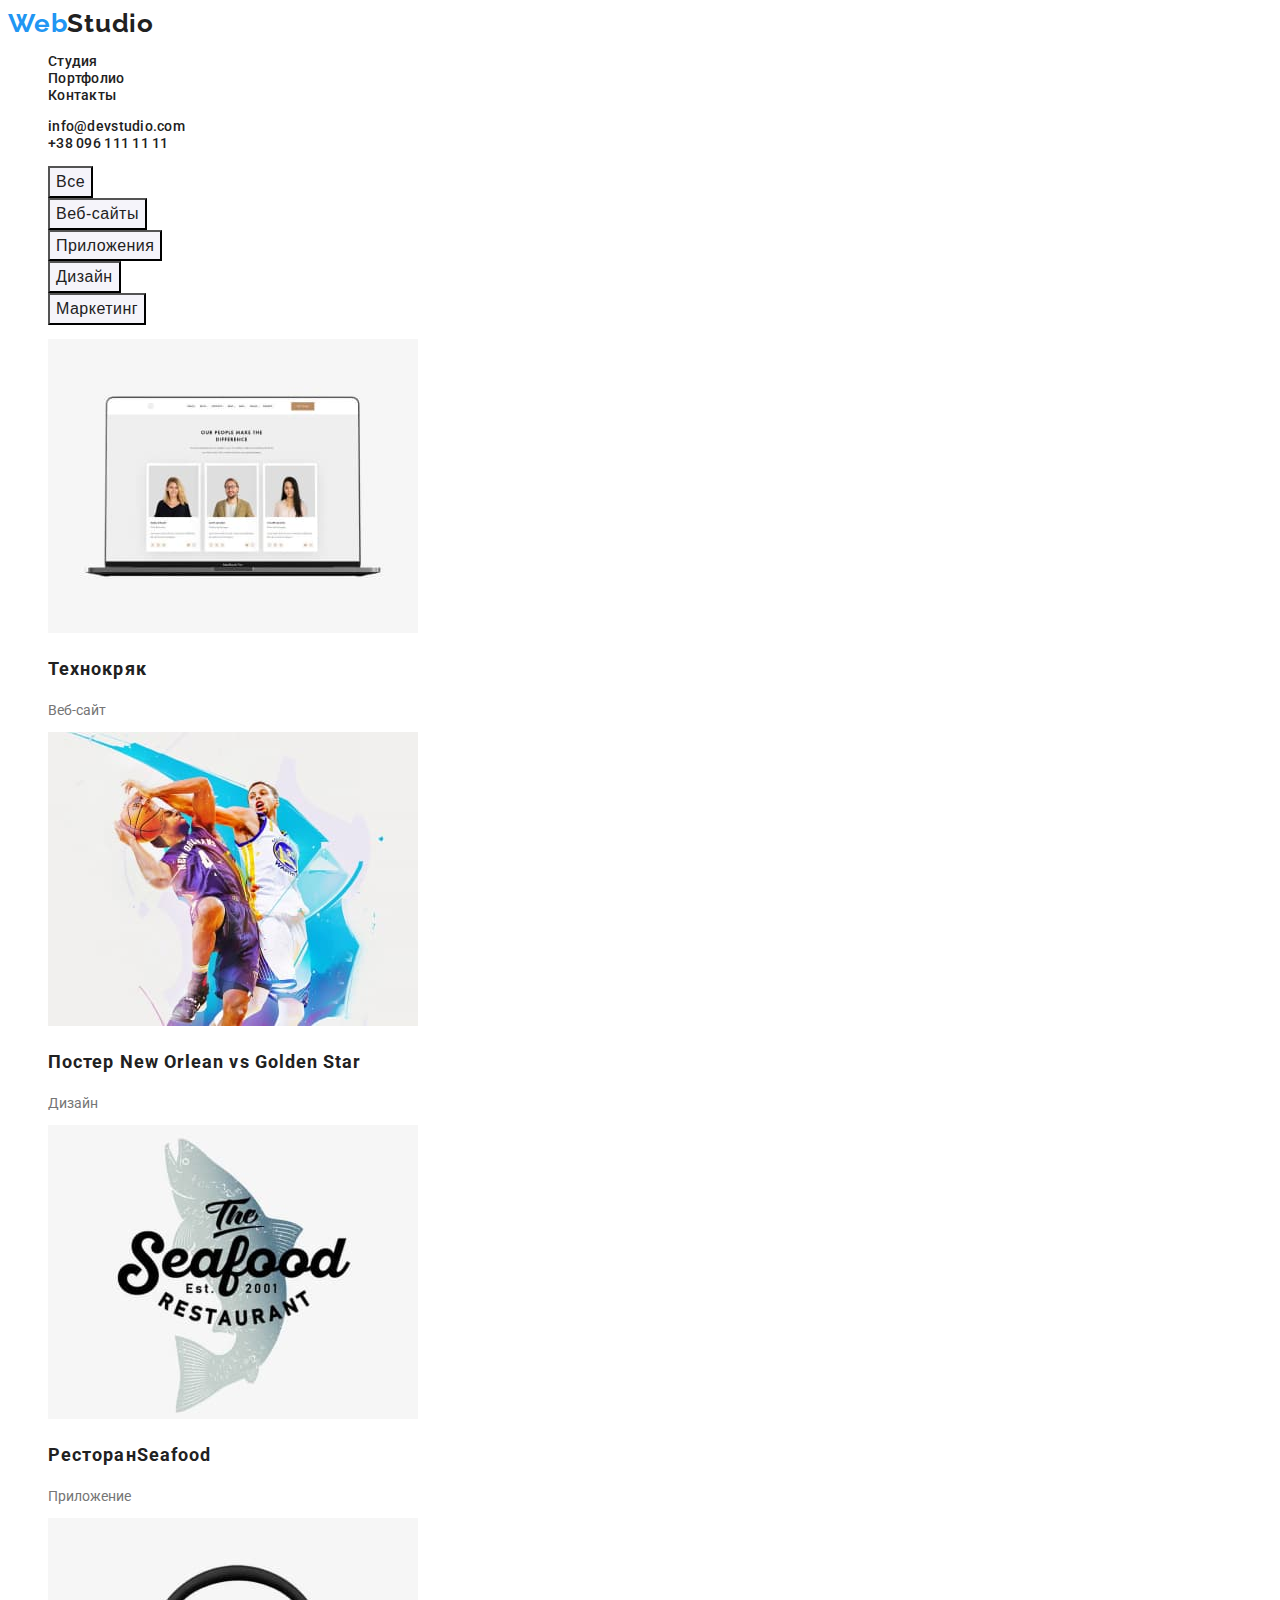
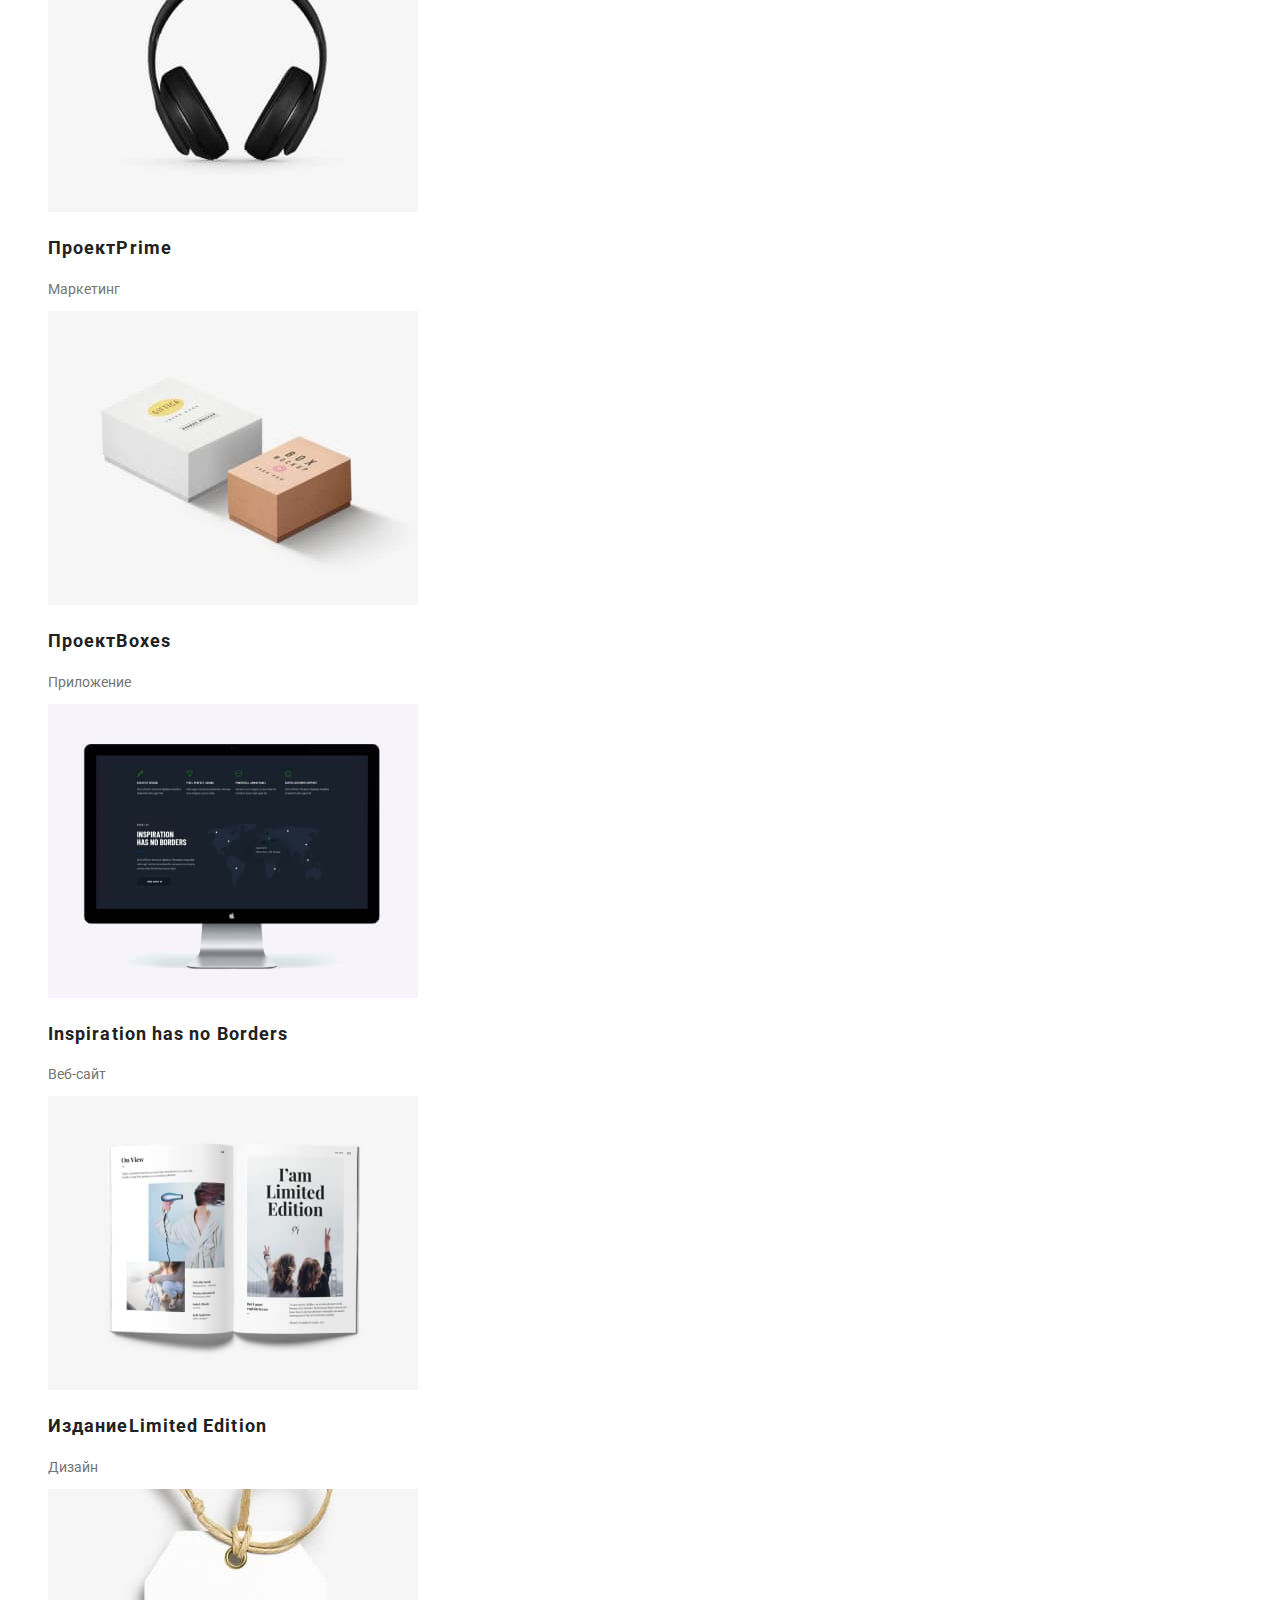
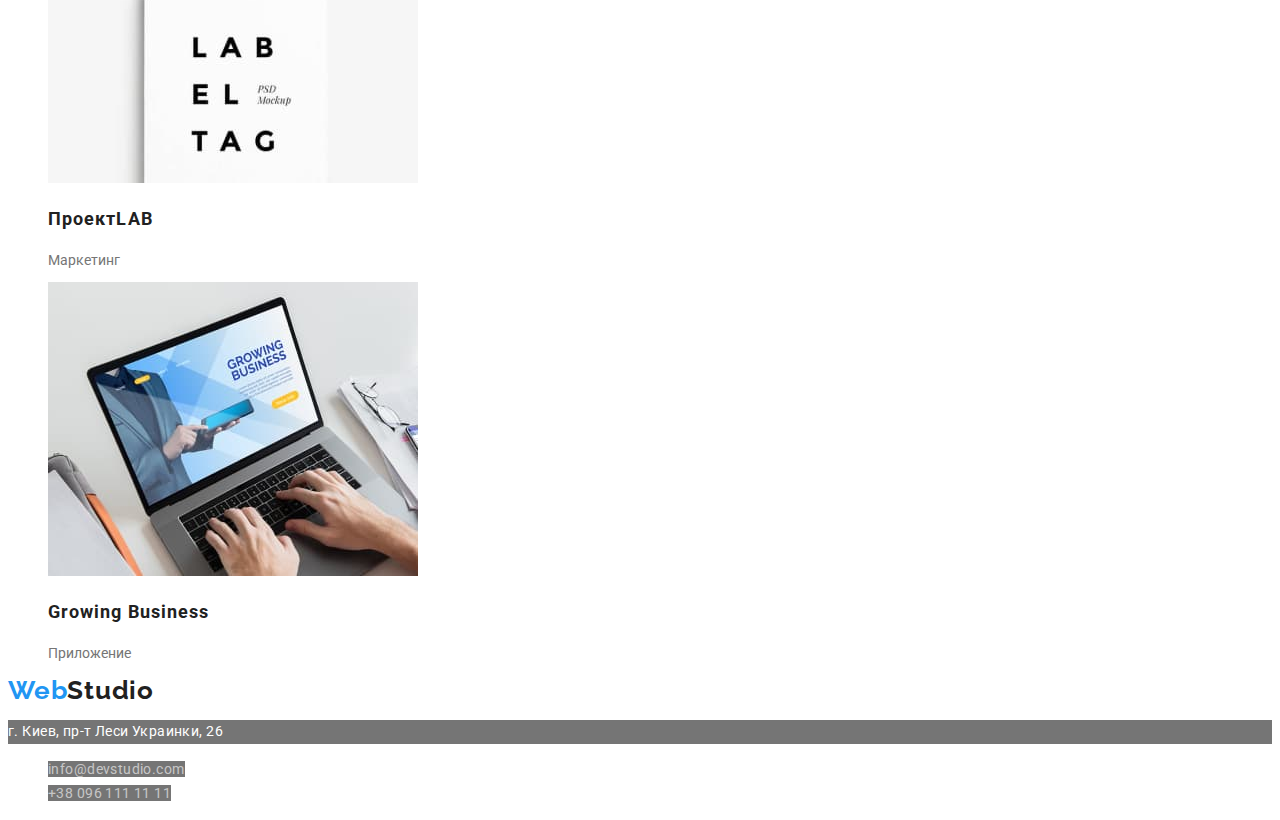
==== portfolio.html @ b74db1c7 "Add files hw-02" ====
<!DOCTYPE html>
<html lang="ru">
  <head>
    <meta charset="UTF-8" />
    <meta http-equiv="X-UA-Compatible" content="IE=edge" />
    <meta name="viewport" content="width=device-width, initial-scale=1.0" />
    <title>Portfolio</title>
    <link rel="stylesheet" href="./css/styles.css" />
    <link rel="preconnect" href="https://fonts.gstatic.com" />
    <link
      href="https://fonts.googleapis.com/css2?family=Raleway:wght@700&family=Roboto:wght@400;500;700;900&display=swap"
      rel="stylesheet"
    />
  </head>
  <body>
    <header>
      <nav>
        <a class="logo" href="./index.html"
          ><span class="logo-first-part">Web</span>Studio</a
        >
        <ul class="list">
          <li><a class="nav-link" href="./index.html">Студия</a></li>
          <li><a class="nav-link" href="./portfolio.html">Портфолио</a></li>
          <li><a class="nav-link" href="#">Контакты</a></li>
        </ul>
      </nav>
      <ul class="list">
        <li>
          <a class="nav-link" href="mailto:info@devstudio.com"
            >info@devstudio.com</a
          >
        </li>
        <li>
          <a class="nav-link" href="tel:+380961111111">+38 096 111 11 11</a>
        </li>
      </ul>
    </header>
    <main>
      <!-- * Секция портфолио -->
      <section>
        <h1 class="section-title" hidden>Портфолио</h1>
        <ul class="list">
          <li>
            <button type="button" class="portfolio-filter">Все</button>
          </li>
          <li>
            <button type="button" class="portfolio-filter">Веб-сайты</button>
          </li>
          <li>
            <button type="button" class="portfolio-filter">Приложения</button>
          </li>
          <li>
            <button type="button" class="portfolio-filter">Дизайн</button>
          </li>
          <li>
            <button type="button" class="portfolio-filter">Маркетинг</button>
          </li>
        </ul>
        <ul class="list">
          <li>
            <img
              src="./images/portfolio-01.jpg"
              alt="Ноутбук с примером вэб-страницы"
              width="370"
            />
            <h2 class="portfolio-subtitle">Технокряк</h2>
            <p>Веб-сайт</p>
          </li>
          <li>
            <img
              src="./images/portfolio-02.jpg"
              alt="Эпизод баскетбольного матча"
              width="370"
            />
            <h2 class="portfolio-subtitle">
              Постер <span lang="en">New Orlean vs Golden Star</span>
            </h2>
            <p>Дизайн</p>
          </li>
          <li>
            <img
              src="./images/portfolio-03.jpg"
              alt="Логотип ресторана"
              width="370"
            />
            <h2 class="portfolio-subtitle">
              Ресторан<span lang="en">Seafood</span>
            </h2>
            <p>Приложение</p>
          </li>
          <li>
            <img src="./images/portfolio-04.jpg" alt="Наушники" width="370" />
            <h2 class="portfolio-subtitle">
              Проект<span lang="en">Prime</span>
            </h2>
            <p>Маркетинг</p>
          </li>
          <li>
            <img
              src="./images/portfolio-05.jpg"
              alt="Разноцветные коробки"
              width="370"
            />
            <h2 class="portfolio-subtitle">
              Проект<span lang="en">Boxes</span>
            </h2>
            <p>Приложение</p>
          </li>
          <li>
            <img src="./images/portfolio-06.jpg" alt="Монитор" width="370" />
            <h2 lang="en" class="portfolio-subtitle">
              Inspiration has no Borders
            </h2>
            <p>Веб-сайт</p>
          </li>
          <li>
            <img
              src="./images/portfolio-07.jpg"
              alt="Развернутая книга"
              width="370"
            />
            <h2 class="portfolio-subtitle">
              Издание<span lang="en">Limited Edition</span>
            </h2>
            <p>Дизайн</p>
          </li>
          <li>
            <img
              src="./images/portfolio-08.jpg"
              alt="Бирка с надписью"
              width="370"
            />
            <h2 class="portfolio-subtitle">Проект<span lang="en">LAB</span></h2>
            <p>Маркетинг</p>
          </li>
          <li>
            <img
              src="./images/portfolio-09.jpg"
              alt="Работа за ноутбуком"
              width="370"
            />
            <h2 lang="en" class="portfolio-subtitle">Growing Business</h2>
            <p>Приложение</p>
          </li>
        </ul>
      </section>
    </main>
    <footer>
      <a class="logo" href="./index.html"
        ><span class="logo-first-part">Web</span>Studio</a
      >
      <address>
        <p class="footer-contact footer-contact-address">
          г. Киев, пр-т Леси Украинки, 26
        </p>
        <ul class="list">
          <li>
            <a class="footer-contact" href="mailto:info@devstudio.com"
              >info@devstudio.com</a
            >
          </li>
          <li>
            <a class="footer-contact" href="tel:+380961111111"
              >+38 096 111 11 11</a
            >
          </li>
        </ul>
      </address>
    </footer>
  </body>
</html>
---- css/styles.css ----
:root {
  --text-font-size: 14px;
  --text-color: #757575;
  --title-color: #212121;
  --brand-color: #2196f3;
  --hover-color: #fff;
  --button-backround-color: #f5f4fa;
}

body {
  font-family: Roboto, sans-serif;
  font-weight: normal;
  color: var(--text-color);
  font-size: var(--text-font-size);
}

.logo {
  font-family: Raleway, sans-serif;
  font-weight: bold;
  text-decoration: none;
  font-size: 26px;
  line-height: 1.19;
  letter-spacing: 0.03em;
  color: var(--title-color);
}

.logo-first-part {
  color: var(--brand-color);
}

.list {
  list-style: none;
}

.nav-link {
  text-decoration: none;
  font-weight: 500;
  line-height: 1.14;
  letter-spacing: 0.02em;
  color: var(--title-color);
}

.nav-link:hover,
.nav-link:focus {
  color: var(--brand-color);
}

.main-title {
  font-weight: 900;
  font-size: 44px;
  line-height: 1.36;
  text-align: center;
  letter-spacing: 0.06em;
  text-transform: uppercase;
  /* !Временно установил цвет фона, чтобы заголовок был виден*/
  background-color: #757575;
  color: #fff;
}

.button-order {
  font-weight: bold;
  font-size: 16px;
  line-height: 1.88;
  text-align: center;
  letter-spacing: 0.06em;
  background-color: var(--brand-color);
  color: var(--hover-color);
  cursor: pointer;
}

.section-title {
  font-weight: bold;
  font-size: 36px;
  line-height: 1.17;
  text-align: center;
  letter-spacing: 0.03em;
  color: var(--title-color);
}

.features-subtitle {
  font-weight: bold;
  font-size: var(--text-font-size);
  line-height: 1.14;
  letter-spacing: 0.03em;
  text-transform: uppercase;
  color: var(--title-color);
}

.feature {
  font-size: var(--text-font-size);
  line-height: 1.71;
  letter-spacing: 0.03em;
  color: var(--text-color);
}

.team-subtitle {
  font-weight: 500;
  font-size: 16px;
  line-height: 1.19;
  text-align: center;
  letter-spacing: 0.03em;
  color: var(--title-color);
}

.team-member {
  font-size: 16px;
  line-height: 1.19;
  text-align: center;
  letter-spacing: 0.03em;
  color: var(--text-color);
}

.footer-contact {
  font-style: normal;
  font-size: var(--text-font-size);
  line-height: 1.71;
  letter-spacing: 0.03em;
  text-decoration: none;
  /* !Временно установил цвет фона, чтобы текст был виден*/
  background-color: #757575;
  color: rgba(255, 255, 255, 0.6);
}

.footer-contact-address {
  color: #fff;
}

.portfolio-filter {
  font-weight: 500;
  font-size: 16px;
  line-height: 1.62;
  text-align: center;
  letter-spacing: 0.03em;
  background: var(--button-backround-color);
  color: var(--title-color);
  cursor: pointer;
}

.portfolio-filter:hover,
.portfolio-filter:focus {
  background-color: var(--brand-color);
  color: var(--hover-color);
}

.portfolio-subtitle {
  font-weight: bold;
  font-size: 18px;
  line-height: 2;
  letter-spacing: 0.06em;
  color: var(--title-color);
}

.portfolio-item {
  line-height: 187;
  letter-spacing: 0.03em;
  color: var(--text-color);
}
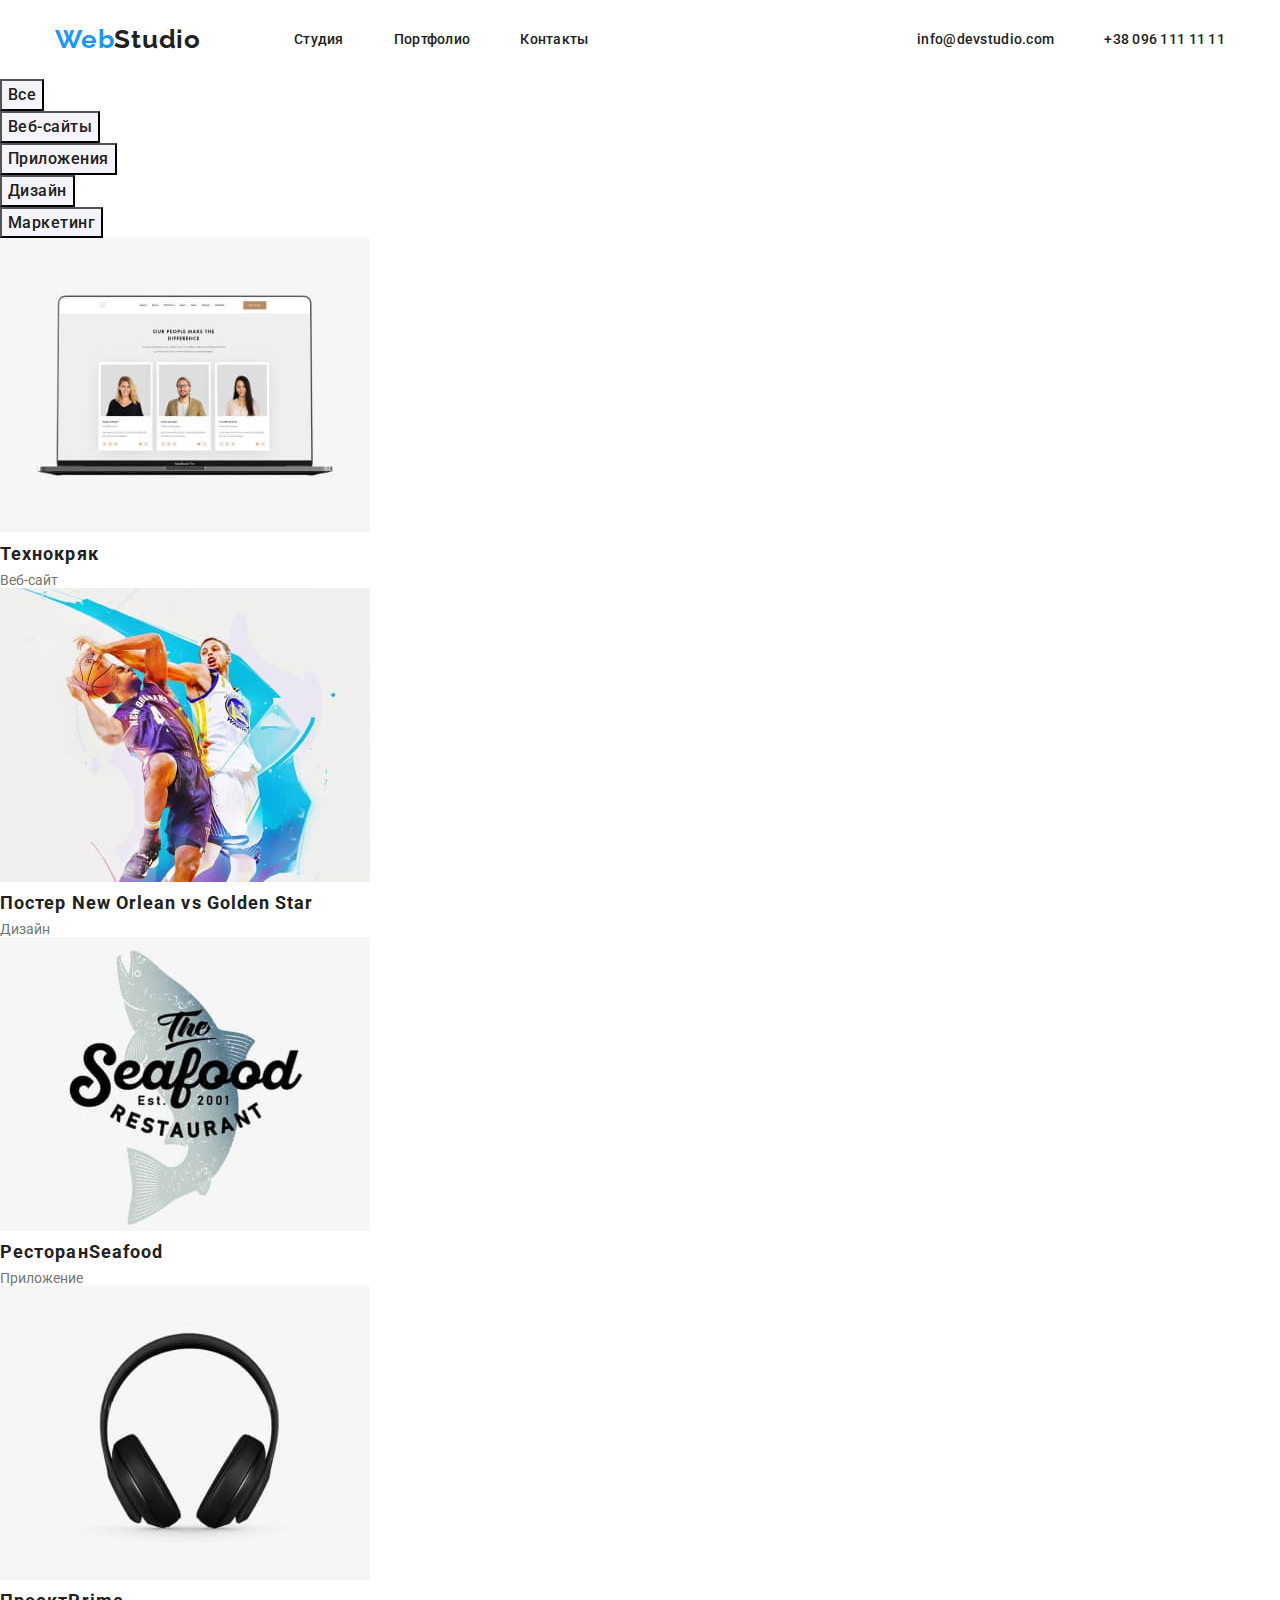
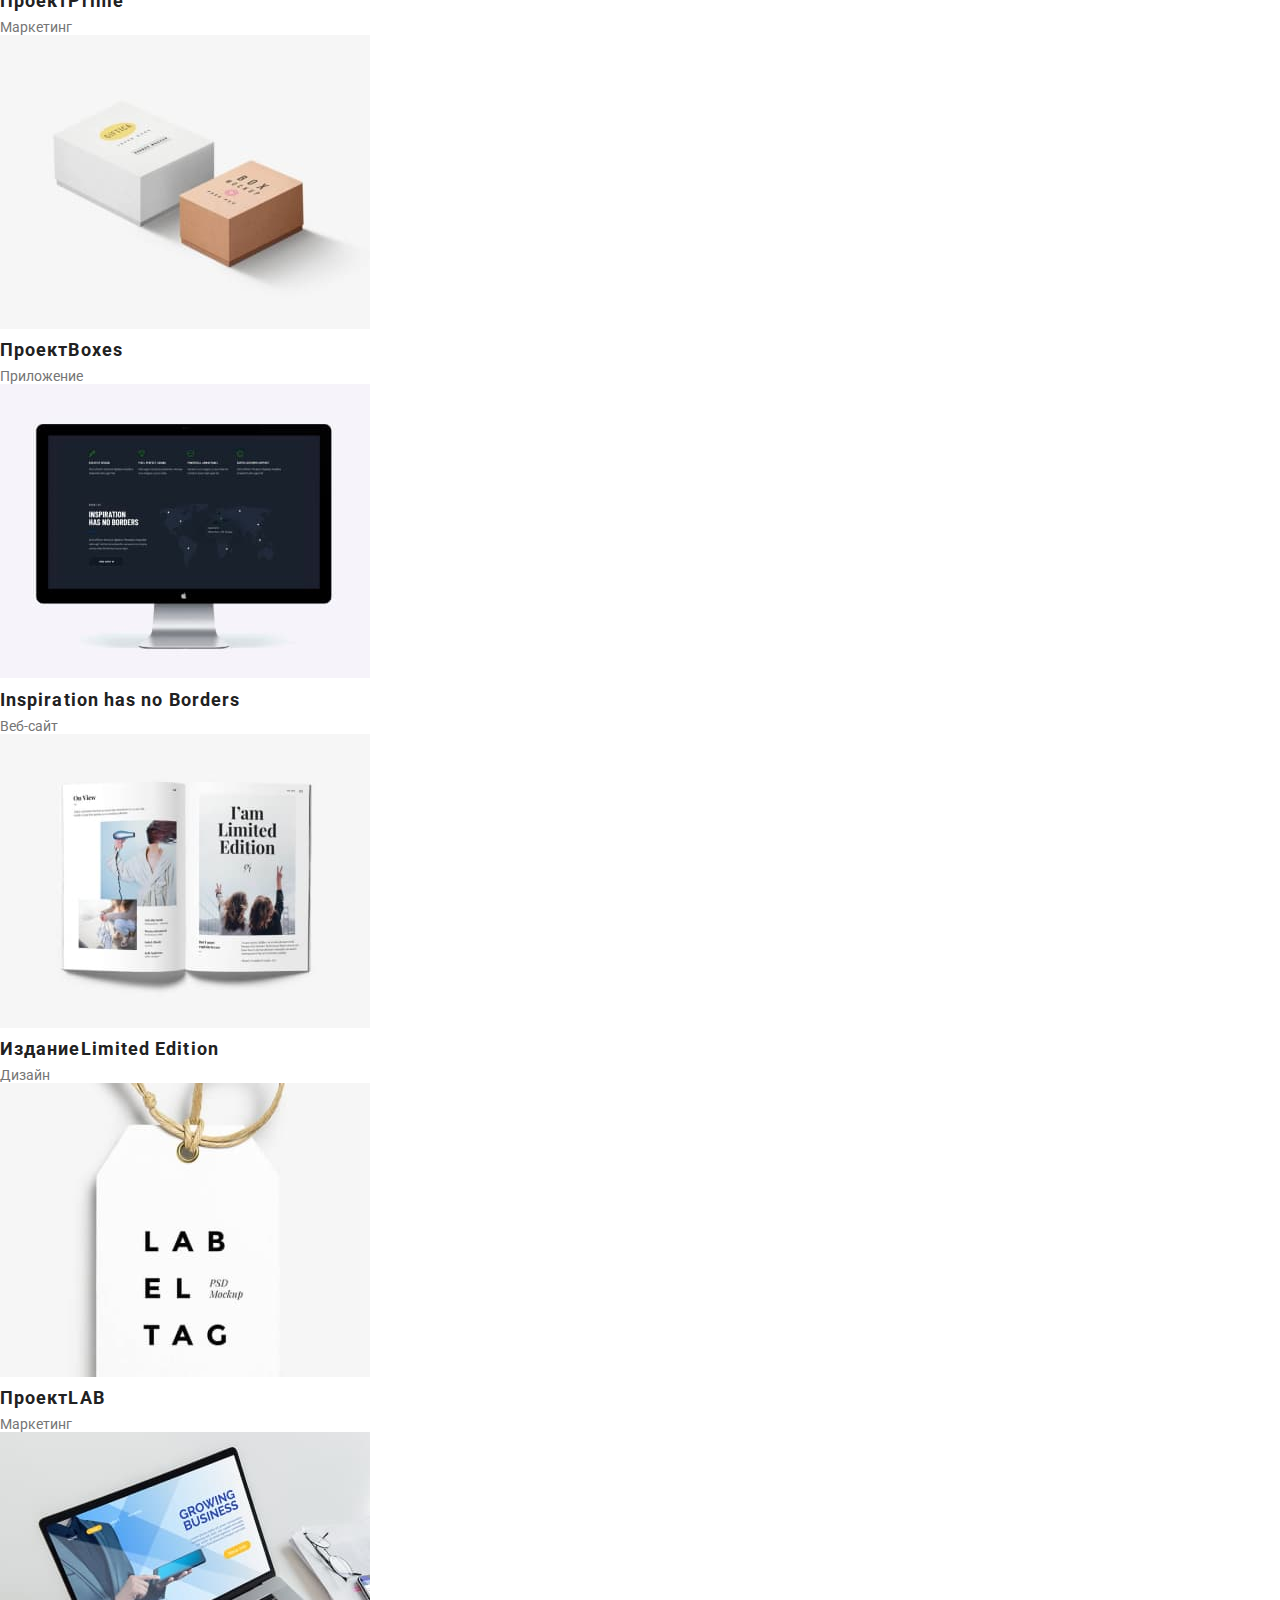
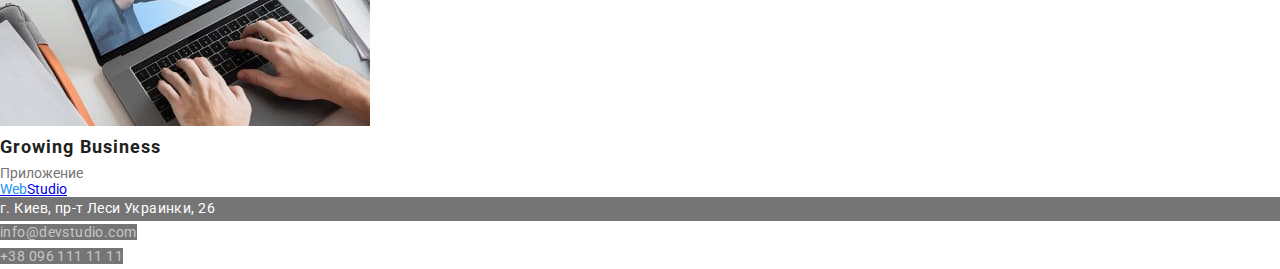
==== commit 275cf994: "Update header" ====
--- a/portfolio.html
+++ b/portfolio.html
@@ -5,6 +5,10 @@
     <meta http-equiv="X-UA-Compatible" content="IE=edge" />
     <meta name="viewport" content="width=device-width, initial-scale=1.0" />
     <title>Portfolio</title>
+    <link
+      rel="stylesheet"
+      href="https://cdnjs.cloudflare.com/ajax/libs/modern-normalize/1.0.0/modern-normalize.min.css"
+    />
     <link rel="stylesheet" href="./css/styles.css" />
     <link rel="preconnect" href="https://fonts.gstatic.com" />
     <link
@@ -13,33 +17,41 @@
     />
   </head>
   <body>
-    <header>
-      <nav>
-        <a class="logo" href="./index.html"
-          ><span class="logo-first-part">Web</span>Studio</a
-        >
-        <ul class="list">
-          <li><a class="nav-link" href="./index.html">Студия</a></li>
-          <li><a class="nav-link" href="./portfolio.html">Портфолио</a></li>
-          <li><a class="nav-link" href="#">Контакты</a></li>
+    <header class="header">
+      <div class="cotainer flex align-center justify-between">
+        <nav class="flex align-center">
+          <a class="header-logo" href="./index.html"
+            ><span class="logo-first-part">Web</span>Studio</a
+          >
+          <ul class="flex">
+            <li class="header-item">
+              <a class="nav-link" href="./index.html">Студия</a>
+            </li>
+            <li class="header-item">
+              <a class="nav-link" href="./portfolio.html">Портфолио</a>
+            </li>
+            <li class="header-item">
+              <a class="nav-link" href="#">Контакты</a>
+            </li>
+          </ul>
+        </nav>
+        <ul class="flex">
+          <li class="header-item">
+            <a class="nav-link" href="mailto:info@devstudio.com"
+              >info@devstudio.com</a
+            >
+          </li>
+          <li class="header-item">
+            <a class="nav-link" href="tel:+380961111111">+38 096 111 11 11</a>
+          </li>
         </ul>
-      </nav>
-      <ul class="list">
-        <li>
-          <a class="nav-link" href="mailto:info@devstudio.com"
-            >info@devstudio.com</a
-          >
-        </li>
-        <li>
-          <a class="nav-link" href="tel:+380961111111">+38 096 111 11 11</a>
-        </li>
-      </ul>
+      </div>
     </header>
     <main>
       <!-- * Секция портфолио -->
       <section>
         <h1 class="section-title" hidden>Портфолио</h1>
-        <ul class="list">
+        <ul>
           <li>
             <button type="button" class="portfolio-filter">Все</button>
           </li>
@@ -56,7 +68,7 @@
             <button type="button" class="portfolio-filter">Маркетинг</button>
           </li>
         </ul>
-        <ul class="list">
+        <ul>
           <li>
             <img
               src="./images/portfolio-01.jpg"
@@ -153,7 +165,7 @@
         <p class="footer-contact footer-contact-address">
           г. Киев, пр-т Леси Украинки, 26
         </p>
-        <ul class="list">
+        <ul>
           <li>
             <a class="footer-contact" href="mailto:info@devstudio.com"
               >info@devstudio.com</a
--- a/css/styles.css
+++ b/css/styles.css
@@ -7,6 +7,34 @@
   --button-backround-color: #f5f4fa;
 }
 
+/* Todo Удалить видимые границы блоков */
+/* header,
+section,
+footer,
+nav,
+ul,
+li,
+div {
+  outline: 1px solid red;
+} */
+/* Todo Удалить видимые границы блоков */
+
+h1,
+h2,
+h3,
+h4,
+h5,
+h6,
+p {
+  margin: 0;
+}
+
+ul {
+  padding: 0;
+  margin: 0;
+  list-style: none;
+}
+
 body {
   font-family: Roboto, sans-serif;
   font-weight: normal;
@@ -14,7 +42,30 @@
   font-size: var(--text-font-size);
 }
 
-.logo {
+.flex {
+  display: flex;
+}
+
+.align-center {
+  align-items: center;
+}
+
+.justify-between {
+  justify-content: space-between;
+}
+
+.cotainer {
+  max-width: 1200px;
+  padding: 0 15px;
+  margin: 0 auto;
+}
+
+.header {
+  padding: 24px 0;
+}
+
+.header-logo,
+.footer-logo {
   font-family: Raleway, sans-serif;
   font-weight: bold;
   text-decoration: none;
@@ -24,12 +75,16 @@
   color: var(--title-color);
 }
 
+.header-logo {
+  margin-right: 93px;
+}
+
 .logo-first-part {
   color: var(--brand-color);
 }
 
-.list {
-  list-style: none;
+.header-item:not(:last-child) {
+  margin-right: 50px;
 }
 
 .nav-link {
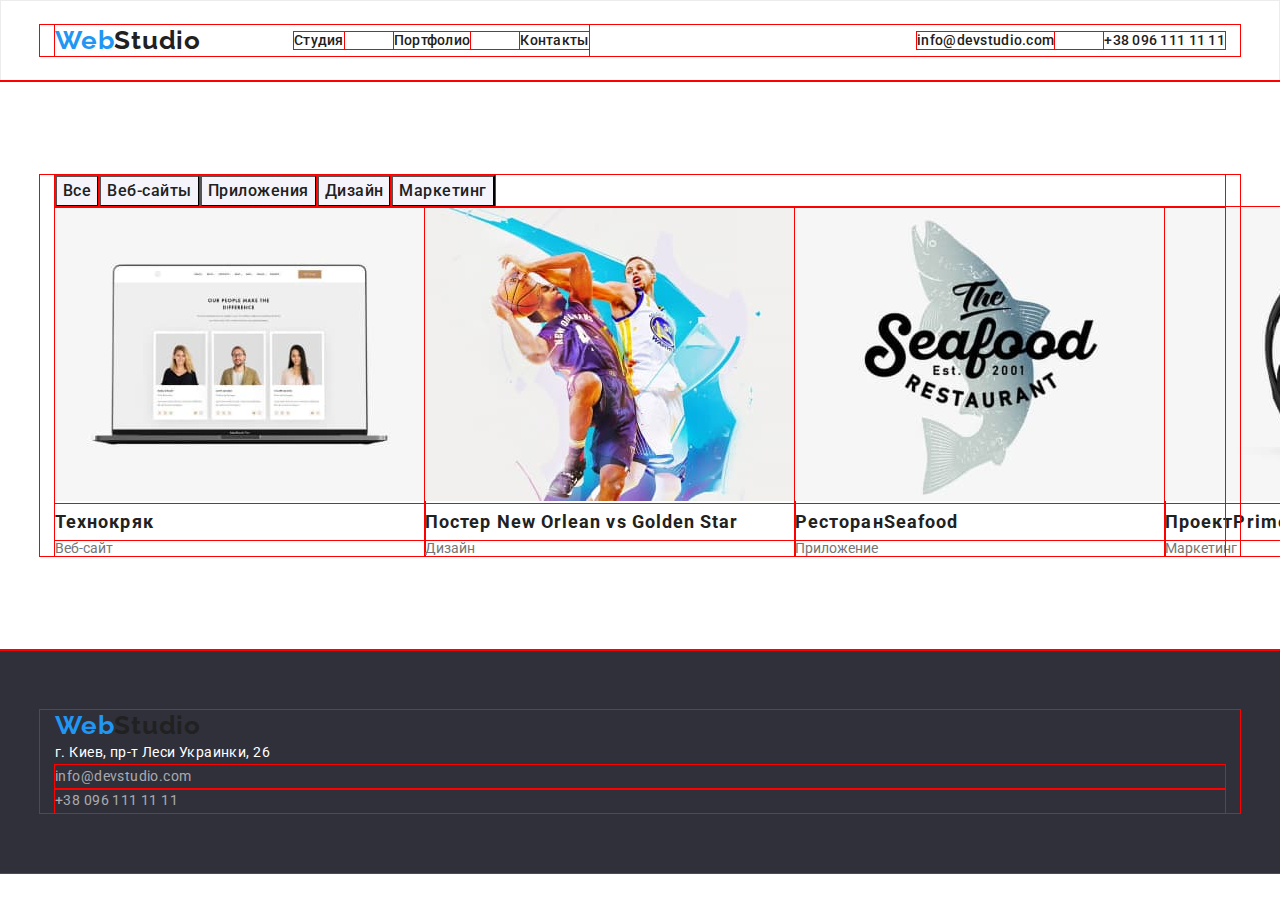
==== commit 928f7f68: "Update Studio page" ====
--- a/portfolio.html
+++ b/portfolio.html
@@ -18,7 +18,7 @@
   </head>
   <body>
     <header class="header">
-      <div class="cotainer flex align-center justify-between">
+      <div class="container flex align-center justify-between">
         <nav class="flex align-center">
           <a class="header-logo" href="./index.html"
             ><span class="logo-first-part">Web</span>Studio</a
@@ -49,135 +49,141 @@
     </header>
     <main>
       <!-- * Секция портфолио -->
-      <section>
-        <h1 class="section-title" hidden>Портфолио</h1>
-        <ul>
-          <li>
-            <button type="button" class="portfolio-filter">Все</button>
-          </li>
-          <li>
-            <button type="button" class="portfolio-filter">Веб-сайты</button>
-          </li>
-          <li>
-            <button type="button" class="portfolio-filter">Приложения</button>
-          </li>
-          <li>
-            <button type="button" class="portfolio-filter">Дизайн</button>
-          </li>
-          <li>
-            <button type="button" class="portfolio-filter">Маркетинг</button>
-          </li>
-        </ul>
-        <ul>
-          <li>
-            <img
-              src="./images/portfolio-01.jpg"
-              alt="Ноутбук с примером вэб-страницы"
-              width="370"
-            />
-            <h2 class="portfolio-subtitle">Технокряк</h2>
-            <p>Веб-сайт</p>
-          </li>
-          <li>
-            <img
-              src="./images/portfolio-02.jpg"
-              alt="Эпизод баскетбольного матча"
-              width="370"
-            />
-            <h2 class="portfolio-subtitle">
-              Постер <span lang="en">New Orlean vs Golden Star</span>
-            </h2>
-            <p>Дизайн</p>
-          </li>
-          <li>
-            <img
-              src="./images/portfolio-03.jpg"
-              alt="Логотип ресторана"
-              width="370"
-            />
-            <h2 class="portfolio-subtitle">
-              Ресторан<span lang="en">Seafood</span>
-            </h2>
-            <p>Приложение</p>
-          </li>
-          <li>
-            <img src="./images/portfolio-04.jpg" alt="Наушники" width="370" />
-            <h2 class="portfolio-subtitle">
-              Проект<span lang="en">Prime</span>
-            </h2>
-            <p>Маркетинг</p>
-          </li>
-          <li>
-            <img
-              src="./images/portfolio-05.jpg"
-              alt="Разноцветные коробки"
-              width="370"
-            />
-            <h2 class="portfolio-subtitle">
-              Проект<span lang="en">Boxes</span>
-            </h2>
-            <p>Приложение</p>
-          </li>
-          <li>
-            <img src="./images/portfolio-06.jpg" alt="Монитор" width="370" />
-            <h2 lang="en" class="portfolio-subtitle">
-              Inspiration has no Borders
-            </h2>
-            <p>Веб-сайт</p>
-          </li>
-          <li>
-            <img
-              src="./images/portfolio-07.jpg"
-              alt="Развернутая книга"
-              width="370"
-            />
-            <h2 class="portfolio-subtitle">
-              Издание<span lang="en">Limited Edition</span>
-            </h2>
-            <p>Дизайн</p>
-          </li>
-          <li>
-            <img
-              src="./images/portfolio-08.jpg"
-              alt="Бирка с надписью"
-              width="370"
-            />
-            <h2 class="portfolio-subtitle">Проект<span lang="en">LAB</span></h2>
-            <p>Маркетинг</p>
-          </li>
-          <li>
-            <img
-              src="./images/portfolio-09.jpg"
-              alt="Работа за ноутбуком"
-              width="370"
-            />
-            <h2 lang="en" class="portfolio-subtitle">Growing Business</h2>
-            <p>Приложение</p>
-          </li>
-        </ul>
+      <section class="section">
+        <div class="container">
+          <h1 class="section-title" hidden>Портфолио</h1>
+          <ul class="flex">
+            <li>
+              <button type="button" class="portfolio-filter">Все</button>
+            </li>
+            <li>
+              <button type="button" class="portfolio-filter">Веб-сайты</button>
+            </li>
+            <li>
+              <button type="button" class="portfolio-filter">Приложения</button>
+            </li>
+            <li>
+              <button type="button" class="portfolio-filter">Дизайн</button>
+            </li>
+            <li>
+              <button type="button" class="portfolio-filter">Маркетинг</button>
+            </li>
+          </ul>
+          <ul class="flex">
+            <li>
+              <img
+                src="./images/portfolio-01.jpg"
+                alt="Ноутбук с примером вэб-страницы"
+                width="370"
+              />
+              <h2 class="portfolio-subtitle">Технокряк</h2>
+              <p>Веб-сайт</p>
+            </li>
+            <li>
+              <img
+                src="./images/portfolio-02.jpg"
+                alt="Эпизод баскетбольного матча"
+                width="370"
+              />
+              <h2 class="portfolio-subtitle">
+                Постер <span lang="en">New Orlean vs Golden Star</span>
+              </h2>
+              <p>Дизайн</p>
+            </li>
+            <li>
+              <img
+                src="./images/portfolio-03.jpg"
+                alt="Логотип ресторана"
+                width="370"
+              />
+              <h2 class="portfolio-subtitle">
+                Ресторан<span lang="en">Seafood</span>
+              </h2>
+              <p>Приложение</p>
+            </li>
+            <li>
+              <img src="./images/portfolio-04.jpg" alt="Наушники" width="370" />
+              <h2 class="portfolio-subtitle">
+                Проект<span lang="en">Prime</span>
+              </h2>
+              <p>Маркетинг</p>
+            </li>
+            <li>
+              <img
+                src="./images/portfolio-05.jpg"
+                alt="Разноцветные коробки"
+                width="370"
+              />
+              <h2 class="portfolio-subtitle">
+                Проект<span lang="en">Boxes</span>
+              </h2>
+              <p>Приложение</p>
+            </li>
+            <li>
+              <img src="./images/portfolio-06.jpg" alt="Монитор" width="370" />
+              <h2 lang="en" class="portfolio-subtitle">
+                Inspiration has no Borders
+              </h2>
+              <p>Веб-сайт</p>
+            </li>
+            <li>
+              <img
+                src="./images/portfolio-07.jpg"
+                alt="Развернутая книга"
+                width="370"
+              />
+              <h2 class="portfolio-subtitle">
+                Издание<span lang="en">Limited Edition</span>
+              </h2>
+              <p>Дизайн</p>
+            </li>
+            <li>
+              <img
+                src="./images/portfolio-08.jpg"
+                alt="Бирка с надписью"
+                width="370"
+              />
+              <h2 class="portfolio-subtitle">
+                Проект<span lang="en">LAB</span>
+              </h2>
+              <p>Маркетинг</p>
+            </li>
+            <li>
+              <img
+                src="./images/portfolio-09.jpg"
+                alt="Работа за ноутбуком"
+                width="370"
+              />
+              <h2 lang="en" class="portfolio-subtitle">Growing Business</h2>
+              <p>Приложение</p>
+            </li>
+          </ul>
+        </div>
       </section>
     </main>
-    <footer>
-      <a class="logo" href="./index.html"
-        ><span class="logo-first-part">Web</span>Studio</a
-      >
-      <address>
-        <p class="footer-contact footer-contact-address">
-          г. Киев, пр-т Леси Украинки, 26
-        </p>
-        <ul>
-          <li>
-            <a class="footer-contact" href="mailto:info@devstudio.com"
-              >info@devstudio.com</a
-            >
-          </li>
-          <li>
-            <a class="footer-contact" href="tel:+380961111111"
-              >+38 096 111 11 11</a
-            >
-          </li>
-        </ul>
-      </address>
+    <footer class="footer">
+      <div class="container">
+        <a class="footer-logo" href="./index.html"
+          ><span class="logo-first-part">Web</span>Studio</a
+        >
+        <address>
+          <p class="footer-contact footer-contact-address">
+            г. Киев, пр-т Леси Украинки, 26
+          </p>
+          <ul>
+            <li>
+              <a class="footer-contact" href="mailto:info@devstudio.com"
+                >info@devstudio.com</a
+              >
+            </li>
+            <li>
+              <a class="footer-contact" href="tel:+380961111111"
+                >+38 096 111 11 11</a
+              >
+            </li>
+          </ul>
+        </address>
+      </div>
     </footer>
   </body>
 </html>
--- a/css/styles.css
+++ b/css/styles.css
@@ -7,17 +7,19 @@
   --button-backround-color: #f5f4fa;
 }
 
-/* Todo Удалить видимые границы блоков */
-/* header,
+/* !Временная разметка элементов */
+header,
 section,
 footer,
 nav,
 ul,
 li,
-div {
+div,
+h1,
+h2,
+h3 {
   outline: 1px solid red;
-} */
-/* Todo Удалить видимые границы блоков */
+}
 
 h1,
 h2,
@@ -54,7 +56,13 @@
   justify-content: space-between;
 }
 
-.cotainer {
+.img-responsive {
+  max-width: 100%;
+  height: auto;
+  display: block;
+}
+
+.container {
   max-width: 1200px;
   padding: 0 15px;
   margin: 0 auto;
@@ -62,6 +70,7 @@
 
 .header {
   padding: 24px 0;
+  border: 1px solid #ececec;
 }
 
 .header-logo,
@@ -100,19 +109,34 @@
   color: var(--brand-color);
 }
 
+.section {
+  padding: 94px 0;
+}
+
+/* !У секции "Чем мы занимаемся" на макете padding-top=0, что противоречит заданию "B15". Сделал согласно макета */
+.section-actions {
+  padding-bottom: 94px;
+}
+
+.section-hero {
+  text-align: center;
+  background: #2f303a;
+}
+
 .main-title {
+  margin-bottom: 30px;
   font-weight: 900;
   font-size: 44px;
   line-height: 1.36;
-  text-align: center;
   letter-spacing: 0.06em;
   text-transform: uppercase;
-  /* !Временно установил цвет фона, чтобы заголовок был виден*/
-  background-color: #757575;
   color: #fff;
 }
 
 .button-order {
+  min-width: 200px;
+  padding: 10px 32px;
+
   font-weight: bold;
   font-size: 16px;
   line-height: 1.88;
@@ -121,9 +145,12 @@
   background-color: var(--brand-color);
   color: var(--hover-color);
   cursor: pointer;
+  border: transparent;
+  border-radius: 4px;
 }
 
 .section-title {
+  margin-bottom: 50px;
   font-weight: bold;
   font-size: 36px;
   line-height: 1.17;
@@ -132,7 +159,14 @@
   color: var(--title-color);
 }
 
+.features-item:not(:last-child),
+.actions-item:not(:last-child),
+.team-item:not(:last-child) {
+  margin-right: 30px;
+}
+
 .features-subtitle {
+  margin-bottom: 10px;
   font-weight: bold;
   font-size: var(--text-font-size);
   line-height: 1.14;
@@ -148,7 +182,21 @@
   color: var(--text-color);
 }
 
+.section-team {
+  background-color: #f5f4fa;
+}
+
+.team-item {
+  padding-bottom: 30px;
+  background-color: #fff;
+}
+
+.team-img {
+  margin-bottom: 30px;
+}
+
 .team-subtitle {
+  margin-bottom: 10px;
   font-weight: 500;
   font-size: 16px;
   line-height: 1.19;
@@ -163,6 +211,11 @@
   text-align: center;
   letter-spacing: 0.03em;
   color: var(--text-color);
+}
+
+.footer {
+  padding: 60px 0;
+  background-color: #2f303a;
 }
 
 .footer-contact {
@@ -171,8 +224,6 @@
   line-height: 1.71;
   letter-spacing: 0.03em;
   text-decoration: none;
-  /* !Временно установил цвет фона, чтобы текст был виден*/
-  background-color: #757575;
   color: rgba(255, 255, 255, 0.6);
 }
 
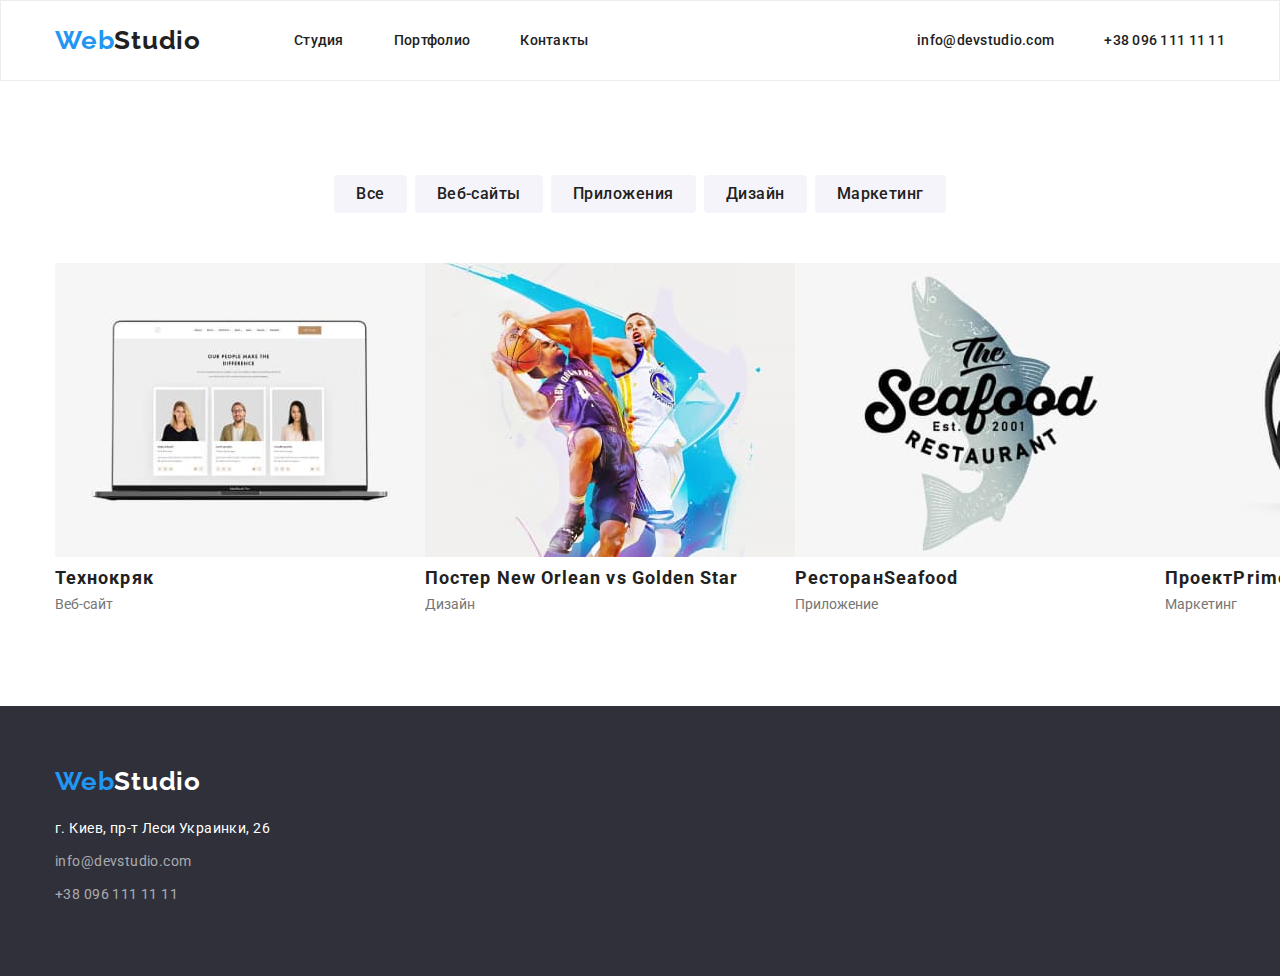
==== commit 71ec16fb: "Update filter" ====
--- a/portfolio.html
+++ b/portfolio.html
@@ -52,21 +52,21 @@
       <section class="section">
         <div class="container">
           <h1 class="section-title" hidden>Портфолио</h1>
-          <ul class="flex">
-            <li>
-              <button type="button" class="portfolio-filter">Все</button>
+          <ul class="filter flex justify-center">
+            <li class="filter-item">
+              <button type="button" class="filter-btn">Все</button>
             </li>
-            <li>
-              <button type="button" class="portfolio-filter">Веб-сайты</button>
+            <li class="filter-item">
+              <button type="button" class="filter-btn">Веб-сайты</button>
             </li>
-            <li>
-              <button type="button" class="portfolio-filter">Приложения</button>
+            <li class="filter-item">
+              <button type="button" class="filter-btn">Приложения</button>
             </li>
-            <li>
-              <button type="button" class="portfolio-filter">Дизайн</button>
+            <li class="filter-item">
+              <button type="button" class="filter-btn">Дизайн</button>
             </li>
-            <li>
-              <button type="button" class="portfolio-filter">Маркетинг</button>
+            <li class="filter-item">
+              <button type="button" class="filter-btn">Маркетинг</button>
             </li>
           </ul>
           <ul class="flex">
--- a/css/styles.css
+++ b/css/styles.css
@@ -8,7 +8,7 @@
 }
 
 /* !Временная разметка элементов */
-header,
+/* header,
 section,
 footer,
 nav,
@@ -19,7 +19,7 @@
 h2,
 h3 {
   outline: 1px solid red;
-}
+} */
 
 h1,
 h2,
@@ -56,6 +56,10 @@
   justify-content: space-between;
 }
 
+.justify-center {
+  justify-content: center;
+}
+
 .img-responsive {
   max-width: 100%;
   height: auto;
@@ -119,7 +123,7 @@
 }
 
 .section-hero {
-  text-align: center;
+kk  text-align: center;
   background: #2f303a;
 }
 
@@ -159,9 +163,7 @@
   color: var(--title-color);
 }
 
-.features-item:not(:last-child),
-.actions-item:not(:last-child),
-.team-item:not(:last-child) {
+.features-item:not(:last-child) {
   margin-right: 30px;
 }
 
@@ -218,7 +220,15 @@
   background-color: #2f303a;
 }
 
+.footer-logo {
+  display: block;
+  margin-bottom: 20px;
+  color: #fff;
+}
+
 .footer-contact {
+  display: block;
+  margin-bottom: 9px;
   font-style: normal;
   font-size: var(--text-font-size);
   line-height: 1.71;
@@ -231,7 +241,18 @@
   color: #fff;
 }
 
-.portfolio-filter {
+.filter {
+  margin-bottom: 50px;
+}
+
+.filter-item:not(:last-child) {
+margin-right: 8px;
+}
+
+.filter-btn {
+  padding: 6px 22px;
+  border: transparent;
+  border-radius: 4px;
   font-weight: 500;
   font-size: 16px;
   line-height: 1.62;
@@ -242,8 +263,8 @@
   cursor: pointer;
 }
 
-.portfolio-filter:hover,
-.portfolio-filter:focus {
+.filter-btn:hover,
+.filter-btn:focus {
   background-color: var(--brand-color);
   color: var(--hover-color);
 }
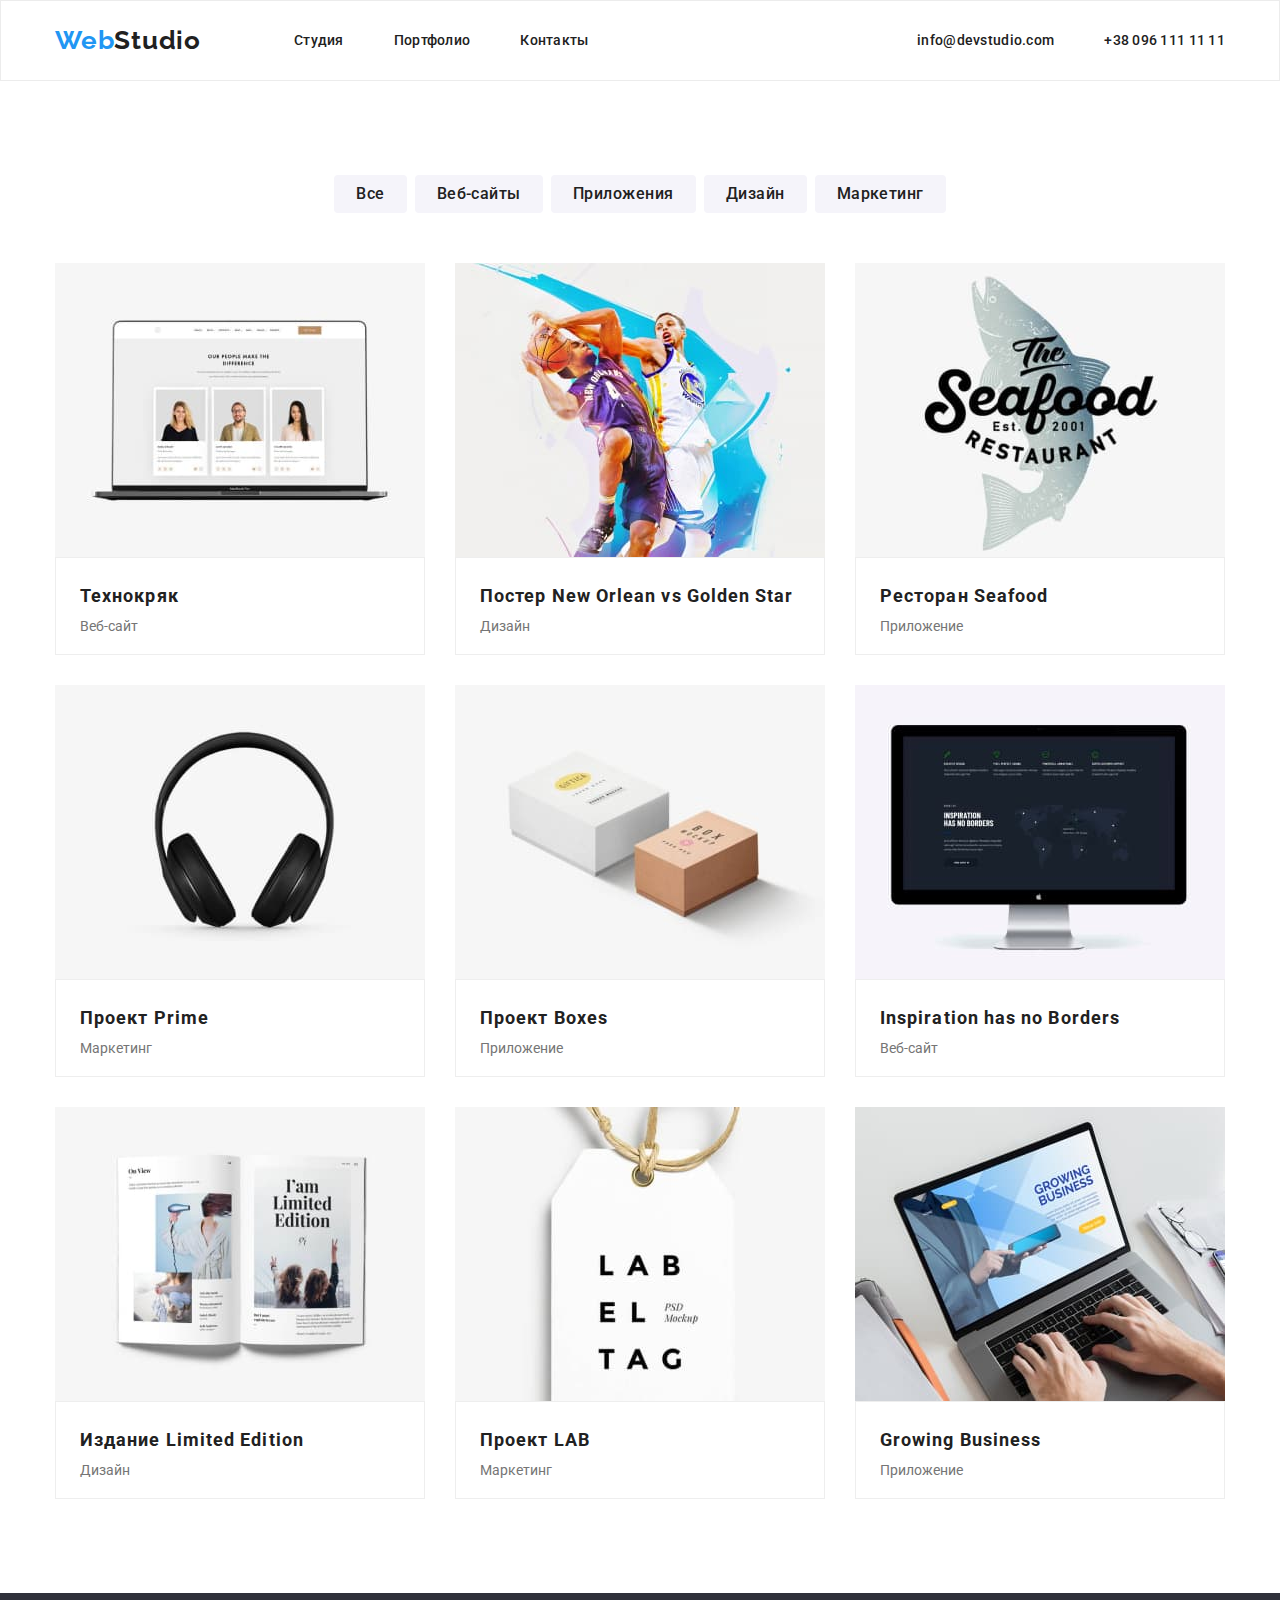
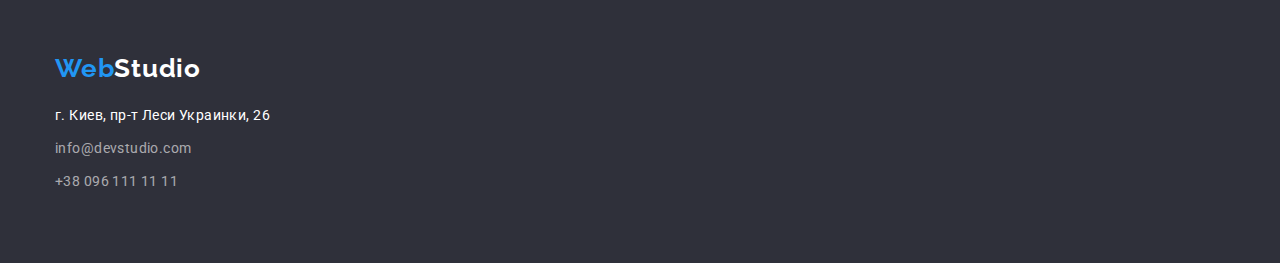
==== commit 889d6f70: "Update Portfolio page" ====
--- a/portfolio.html
+++ b/portfolio.html
@@ -69,93 +69,128 @@
               <button type="button" class="filter-btn">Маркетинг</button>
             </li>
           </ul>
-          <ul class="flex">
-            <li>
-              <img
+          <ul class="portfolio-set flex">
+            <li class="portfolio-item">
+              <img
+                class="img-responsive portfolio-img"
                 src="./images/portfolio-01.jpg"
                 alt="Ноутбук с примером вэб-страницы"
                 width="370"
               />
-              <h2 class="portfolio-subtitle">Технокряк</h2>
-              <p>Веб-сайт</p>
-            </li>
-            <li>
-              <img
+              <div class="portfolio-item-content">
+                <h2 class="portfolio-subtitle">Технокряк</h2>
+                <p>Веб-сайт</p>
+              </div>
+            </li>
+            <li class="portfolio-item">
+              <img
+                class="img-responsive portfolio-img"
                 src="./images/portfolio-02.jpg"
                 alt="Эпизод баскетбольного матча"
                 width="370"
               />
-              <h2 class="portfolio-subtitle">
-                Постер <span lang="en">New Orlean vs Golden Star</span>
-              </h2>
-              <p>Дизайн</p>
-            </li>
-            <li>
-              <img
+              <div class="portfolio-item-content">
+                <h2 class="portfolio-subtitle">
+                  Постер <span lang="en">New Orlean vs Golden Star</span>
+                </h2>
+                <p>Дизайн</p>
+              </div>
+            </li>
+            <li class="portfolio-item">
+              <img
+                class="img-responsive portfolio-img"
                 src="./images/portfolio-03.jpg"
                 alt="Логотип ресторана"
                 width="370"
               />
-              <h2 class="portfolio-subtitle">
-                Ресторан<span lang="en">Seafood</span>
-              </h2>
-              <p>Приложение</p>
-            </li>
-            <li>
-              <img src="./images/portfolio-04.jpg" alt="Наушники" width="370" />
-              <h2 class="portfolio-subtitle">
-                Проект<span lang="en">Prime</span>
-              </h2>
-              <p>Маркетинг</p>
-            </li>
-            <li>
-              <img
+              <div class="portfolio-item-content">
+                <h2 class="portfolio-subtitle">
+                  Ресторан<span lang="en"> Seafood</span>
+                </h2>
+                <p>Приложение</p>
+              </div>
+            </li>
+            <li class="portfolio-item">
+              <img
+                class="img-responsive portfolio-img"
+                src="./images/portfolio-04.jpg"
+                alt="Наушники"
+                width="370"
+              />
+              <div class="portfolio-item-content">
+                <h2 class="portfolio-subtitle">
+                  Проект<span lang="en"> Prime</span>
+                </h2>
+                <p>Маркетинг</p>
+              </div>
+            </li>
+            <li class="portfolio-item">
+              <img
+                class="img-responsive portfolio-img"
                 src="./images/portfolio-05.jpg"
                 alt="Разноцветные коробки"
                 width="370"
               />
-              <h2 class="portfolio-subtitle">
-                Проект<span lang="en">Boxes</span>
-              </h2>
-              <p>Приложение</p>
-            </li>
-            <li>
-              <img src="./images/portfolio-06.jpg" alt="Монитор" width="370" />
-              <h2 lang="en" class="portfolio-subtitle">
-                Inspiration has no Borders
-              </h2>
-              <p>Веб-сайт</p>
-            </li>
-            <li>
-              <img
+              <div class="portfolio-item-content">
+                <h2 class="portfolio-subtitle">
+                  Проект<span lang="en"> Boxes</span>
+                </h2>
+                <p>Приложение</p>
+              </div>
+            </li>
+            <li class="portfolio-item">
+              <img
+                class="img-responsive portfolio-img"
+                src="./images/portfolio-06.jpg"
+                alt="Монитор"
+                width="370"
+              />
+              <div class="portfolio-item-content">
+                <h2 lang="en" class="portfolio-subtitle">
+                  Inspiration has no Borders
+                </h2>
+                <p>Веб-сайт</p>
+              </div>
+            </li>
+            <li class="portfolio-item">
+              <img
+                class="img-responsive portfolio-img"
                 src="./images/portfolio-07.jpg"
                 alt="Развернутая книга"
                 width="370"
               />
-              <h2 class="portfolio-subtitle">
-                Издание<span lang="en">Limited Edition</span>
-              </h2>
-              <p>Дизайн</p>
-            </li>
-            <li>
-              <img
+              <div class="portfolio-item-content">
+                <h2 class="portfolio-subtitle">
+                  Издание<span lang="en"> Limited Edition</span>
+                </h2>
+                <p>Дизайн</p>
+              </div>
+            </li>
+            <li class="portfolio-item">
+              <img
+                class="img-responsive portfolio-img"
                 src="./images/portfolio-08.jpg"
                 alt="Бирка с надписью"
                 width="370"
               />
-              <h2 class="portfolio-subtitle">
-                Проект<span lang="en">LAB</span>
-              </h2>
-              <p>Маркетинг</p>
-            </li>
-            <li>
-              <img
+              <div class="portfolio-item-content">
+                <h2 class="portfolio-subtitle">
+                  Проект<span lang="en"> LAB</span>
+                </h2>
+                <p>Маркетинг</p>
+              </div>
+            </li>
+            <li class="portfolio-item">
+              <img
+                class="img-responsive portfolio-img"
                 src="./images/portfolio-09.jpg"
                 alt="Работа за ноутбуком"
                 width="370"
               />
-              <h2 lang="en" class="portfolio-subtitle">Growing Business</h2>
-              <p>Приложение</p>
+              <div class="portfolio-item-content">
+                <h2 lang="en" class="portfolio-subtitle">Growing Business</h2>
+                <p>Приложение</p>
+              </div>
             </li>
           </ul>
         </div>
--- a/css/styles.css
+++ b/css/styles.css
@@ -269,7 +269,25 @@
   color: var(--hover-color);
 }
 
+.portfolio-set {
+  flex-wrap: wrap;
+  margin-right: -30px;
+  margin-bottom: -30px;
+}
+
+.portfolio-item {
+  flex-basis: calc(100% / 3 - 30px);
+  margin-right: 30px;
+  margin-bottom: 30px;
+}
+
+.portfolio-item-content {
+  padding: 20px 24px;
+  border: 1px solid #EEEEEE
+}
+
 .portfolio-subtitle {
+  margin-bottom: 4px;
   font-weight: bold;
   font-size: 18px;
   line-height: 2;
@@ -277,8 +295,3 @@
   color: var(--title-color);
 }
 
-.portfolio-item {
-  line-height: 187;
-  letter-spacing: 0.03em;
-  color: var(--text-color);
-}
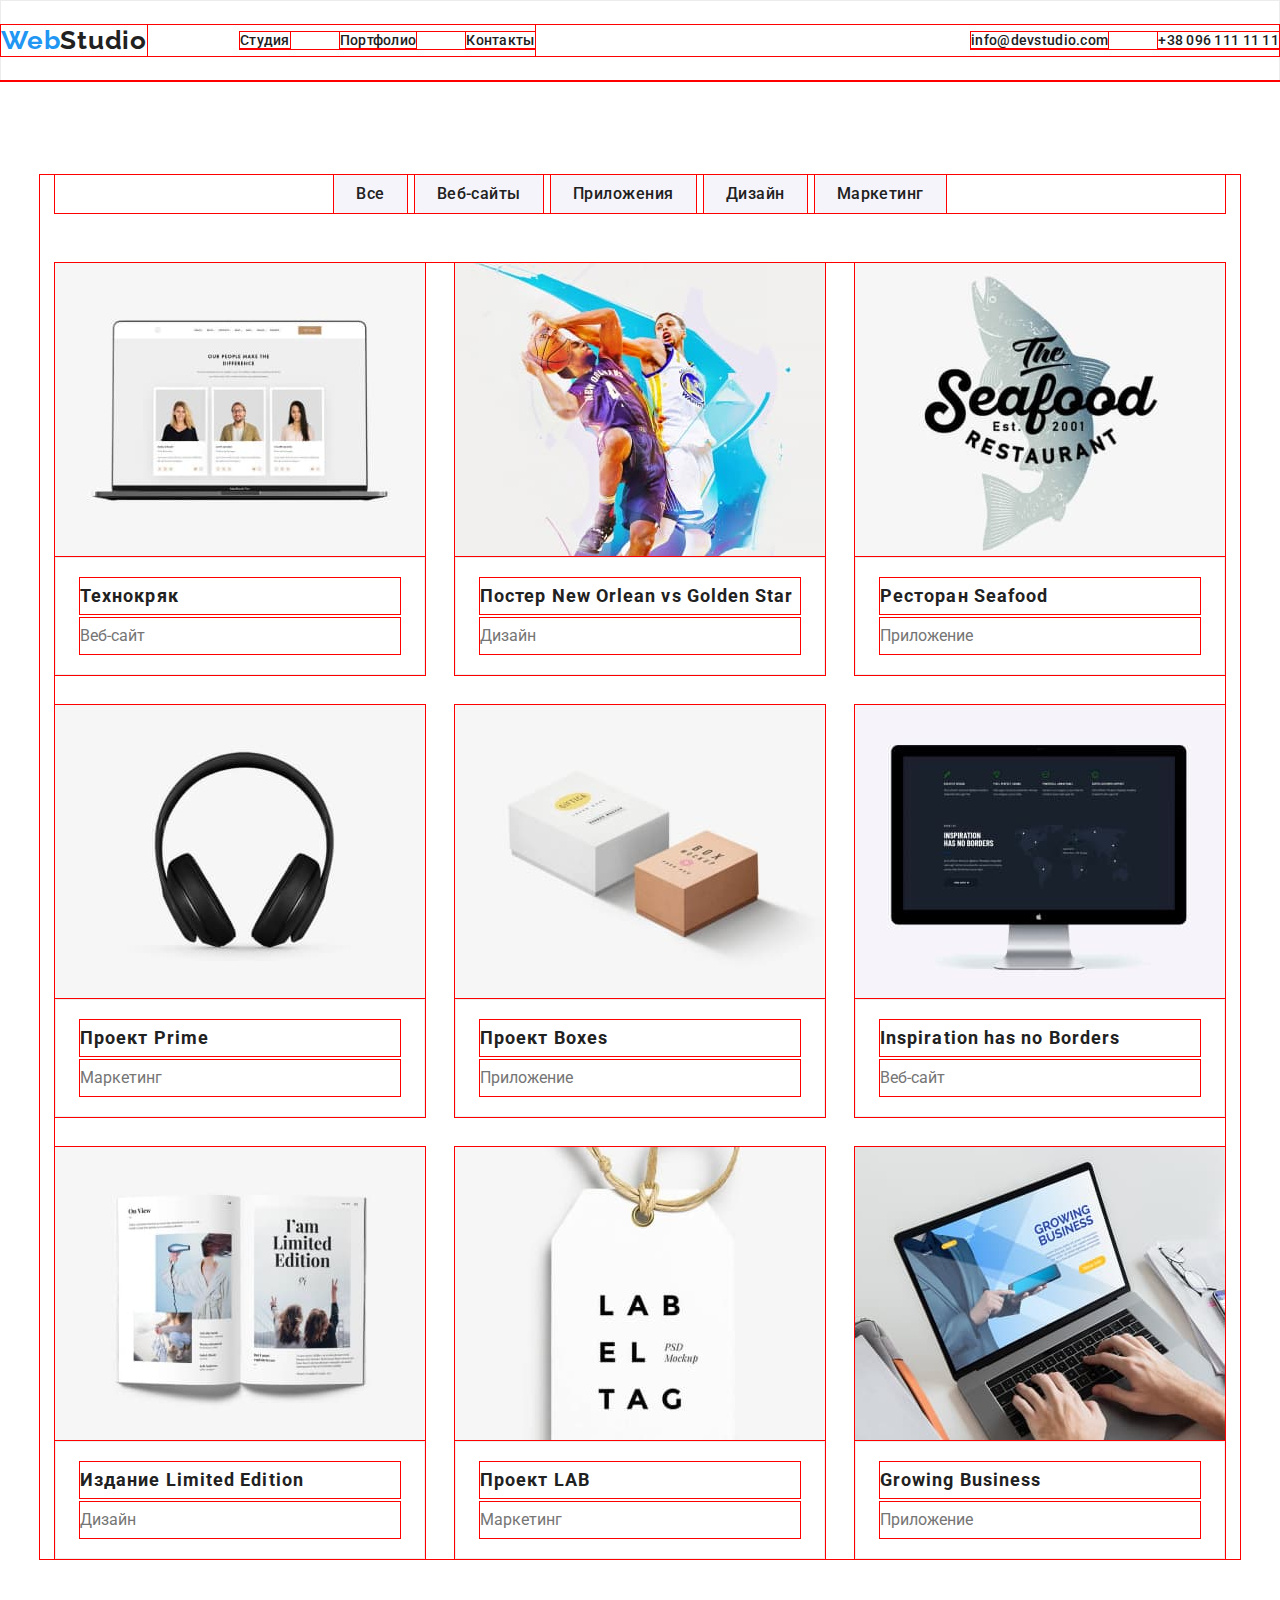
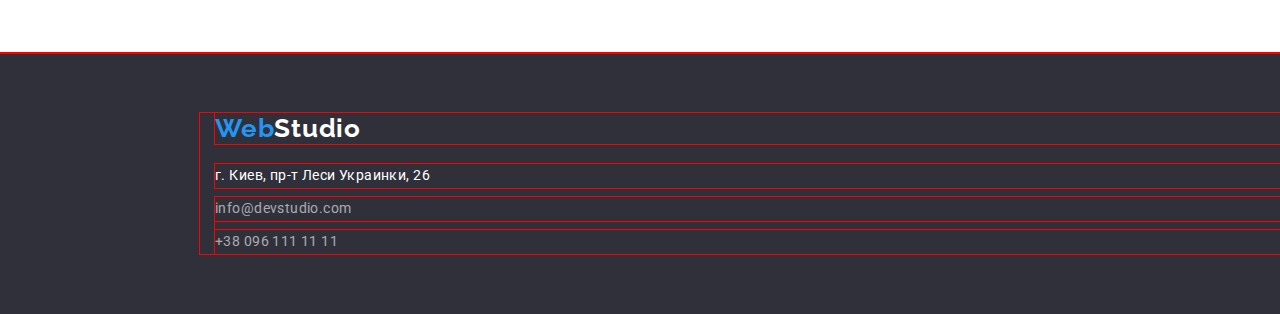
==== commit af543ebc: "Bugs fixed" ====
--- a/portfolio.html
+++ b/portfolio.html
@@ -9,42 +9,45 @@
       rel="stylesheet"
       href="https://cdnjs.cloudflare.com/ajax/libs/modern-normalize/1.0.0/modern-normalize.min.css"
     />
-    <link rel="stylesheet" href="./css/styles.css" />
+
     <link rel="preconnect" href="https://fonts.gstatic.com" />
     <link
       href="https://fonts.googleapis.com/css2?family=Raleway:wght@700&family=Roboto:wght@400;500;700;900&display=swap"
       rel="stylesheet"
     />
+    <link rel="stylesheet" href="./css/styles.css" />
   </head>
   <body>
     <header class="header">
-      <div class="container flex align-center justify-between">
-        <nav class="flex align-center">
-          <a class="header-logo" href="./index.html"
-            ><span class="logo-first-part">Web</span>Studio</a
-          >
+      <div class="cotainer">
+        <div class="flex align-center justify-between">
+          <nav class="flex align-center">
+            <a class="header-logo" href="./index.html"
+              ><span class="logo-first-part">Web</span>Studio</a
+            >
+            <ul class="flex">
+              <li class="header-item">
+                <a class="nav-link" href="./index.html">Студия</a>
+              </li>
+              <li class="header-item">
+                <a class="nav-link" href="./portfolio.html">Портфолио</a>
+              </li>
+              <li class="header-item">
+                <a class="nav-link" href="#">Контакты</a>
+              </li>
+            </ul>
+          </nav>
           <ul class="flex">
             <li class="header-item">
-              <a class="nav-link" href="./index.html">Студия</a>
+              <a class="nav-link" href="mailto:info@devstudio.com"
+                >info@devstudio.com</a
+              >
             </li>
             <li class="header-item">
-              <a class="nav-link" href="./portfolio.html">Портфолио</a>
-            </li>
-            <li class="header-item">
-              <a class="nav-link" href="#">Контакты</a>
-            </li>
-          </ul>
-        </nav>
-        <ul class="flex">
-          <li class="header-item">
-            <a class="nav-link" href="mailto:info@devstudio.com"
-              >info@devstudio.com</a
-            >
-          </li>
-          <li class="header-item">
-            <a class="nav-link" href="tel:+380961111111">+38 096 111 11 11</a>
-          </li>
-        </ul>
+              <a class="nav-link" href="tel:+380961111111">+38 096 111 11 11</a>
+            </li>
+          </ul>
+        </div>
       </div>
     </header>
     <main>
@@ -79,7 +82,7 @@
               />
               <div class="portfolio-item-content">
                 <h2 class="portfolio-subtitle">Технокряк</h2>
-                <p>Веб-сайт</p>
+                <p class="portfolio-content">Веб-сайт</p>
               </div>
             </li>
             <li class="portfolio-item">
@@ -93,7 +96,7 @@
                 <h2 class="portfolio-subtitle">
                   Постер <span lang="en">New Orlean vs Golden Star</span>
                 </h2>
-                <p>Дизайн</p>
+                <p class="portfolio-content">Дизайн</p>
               </div>
             </li>
             <li class="portfolio-item">
@@ -107,7 +110,7 @@
                 <h2 class="portfolio-subtitle">
                   Ресторан<span lang="en"> Seafood</span>
                 </h2>
-                <p>Приложение</p>
+                <p class="portfolio-content">Приложение</p>
               </div>
             </li>
             <li class="portfolio-item">
@@ -121,7 +124,7 @@
                 <h2 class="portfolio-subtitle">
                   Проект<span lang="en"> Prime</span>
                 </h2>
-                <p>Маркетинг</p>
+                <p class="portfolio-content">Маркетинг</p>
               </div>
             </li>
             <li class="portfolio-item">
@@ -135,7 +138,7 @@
                 <h2 class="portfolio-subtitle">
                   Проект<span lang="en"> Boxes</span>
                 </h2>
-                <p>Приложение</p>
+                <p class="portfolio-content">Приложение</p>
               </div>
             </li>
             <li class="portfolio-item">
@@ -149,7 +152,7 @@
                 <h2 lang="en" class="portfolio-subtitle">
                   Inspiration has no Borders
                 </h2>
-                <p>Веб-сайт</p>
+                <p class="portfolio-content">Веб-сайт</p>
               </div>
             </li>
             <li class="portfolio-item">
@@ -163,7 +166,7 @@
                 <h2 class="portfolio-subtitle">
                   Издание<span lang="en"> Limited Edition</span>
                 </h2>
-                <p>Дизайн</p>
+                <p class="portfolio-content">Дизайн</p>
               </div>
             </li>
             <li class="portfolio-item">
@@ -177,7 +180,7 @@
                 <h2 class="portfolio-subtitle">
                   Проект<span lang="en"> LAB</span>
                 </h2>
-                <p>Маркетинг</p>
+                <p class="portfolio-content">Маркетинг</p>
               </div>
             </li>
             <li class="portfolio-item">
@@ -189,7 +192,7 @@
               />
               <div class="portfolio-item-content">
                 <h2 lang="en" class="portfolio-subtitle">Growing Business</h2>
-                <p>Приложение</p>
+                <p class="portfolio-content">Приложение</p>
               </div>
             </li>
           </ul>
@@ -212,7 +215,7 @@
               >
             </li>
             <li>
-              <a class="footer-contact" href="tel:+380961111111"
+              <a class="footer-contact-last" href="tel:+380961111111"
                 >+38 096 111 11 11</a
               >
             </li>
--- a/css/styles.css
+++ b/css/styles.css
@@ -8,7 +8,7 @@
 }
 
 /* !Временная разметка элементов */
-/* header,
+header,
 section,
 footer,
 nav,
@@ -17,9 +17,11 @@
 div,
 h1,
 h2,
-h3 {
+h3,
+p,
+a {
   outline: 1px solid red;
-} */
+}
 
 h1,
 h2,
@@ -123,7 +125,10 @@
 }
 
 .section-hero {
-kk  text-align: center;
+  width: 1600px;
+  height: 600px;
+  padding: 200px 0;
+  text-align: center;
   background: #2f303a;
 }
 
@@ -178,6 +183,7 @@
 }
 
 .feature {
+  padding-right: 5px;
   font-size: var(--text-font-size);
   line-height: 1.71;
   letter-spacing: 0.03em;
@@ -216,6 +222,7 @@
 }
 
 .footer {
+  width: 1600px;
   padding: 60px 0;
   background-color: #2f303a;
 }
@@ -226,7 +233,9 @@
   color: #fff;
 }
 
-.footer-contact {
+/* !Высота футера больше на 5px. Line-height на макете 21, а в inspect 24 */
+.footer-contact,
+.footer-contact-last {
   display: block;
   margin-bottom: 9px;
   font-style: normal;
@@ -237,6 +246,10 @@
   color: rgba(255, 255, 255, 0.6);
 }
 
+.footer-contact-last {
+  margin-bottom: 0px;
+}
+
 .footer-contact-address {
   color: #fff;
 }
@@ -246,7 +259,7 @@
 }
 
 .filter-item:not(:last-child) {
-margin-right: 8px;
+  margin-right: 8px;
 }
 
 .filter-btn {
@@ -269,8 +282,7 @@
   color: var(--hover-color);
 }
 
-.portfolio-set {
-  flex-wrap: wrap;
+/* .portfolio-set {
   margin-right: -30px;
   margin-bottom: -30px;
 }
@@ -279,11 +291,29 @@
   flex-basis: calc(100% / 3 - 30px);
   margin-right: 30px;
   margin-bottom: 30px;
+} */
+
+.portfolio-set {
+  flex-wrap: wrap;
+}
+
+.portfolio-item {
+  width: 370px;
+  margin-right: 30px;
+  margin-bottom: 30px;
+}
+
+.portfolio-item:nth-child(3n) {
+  margin-right: 0px;
+}
+
+.portfolio-item:nth-child(n + 7) {
+  margin-bottom: 0px;
 }
 
 .portfolio-item-content {
   padding: 20px 24px;
-  border: 1px solid #EEEEEE
+  border: 1px solid #eeeeee;
 }
 
 .portfolio-subtitle {
@@ -295,3 +325,8 @@
   color: var(--title-color);
 }
 
+/* !Высота футера больше на 5px. Line-height на макете 24, а в inspect 30 */
+.portfolio-content {
+  font-size: 16px;
+  line-height: 2.25;
+}
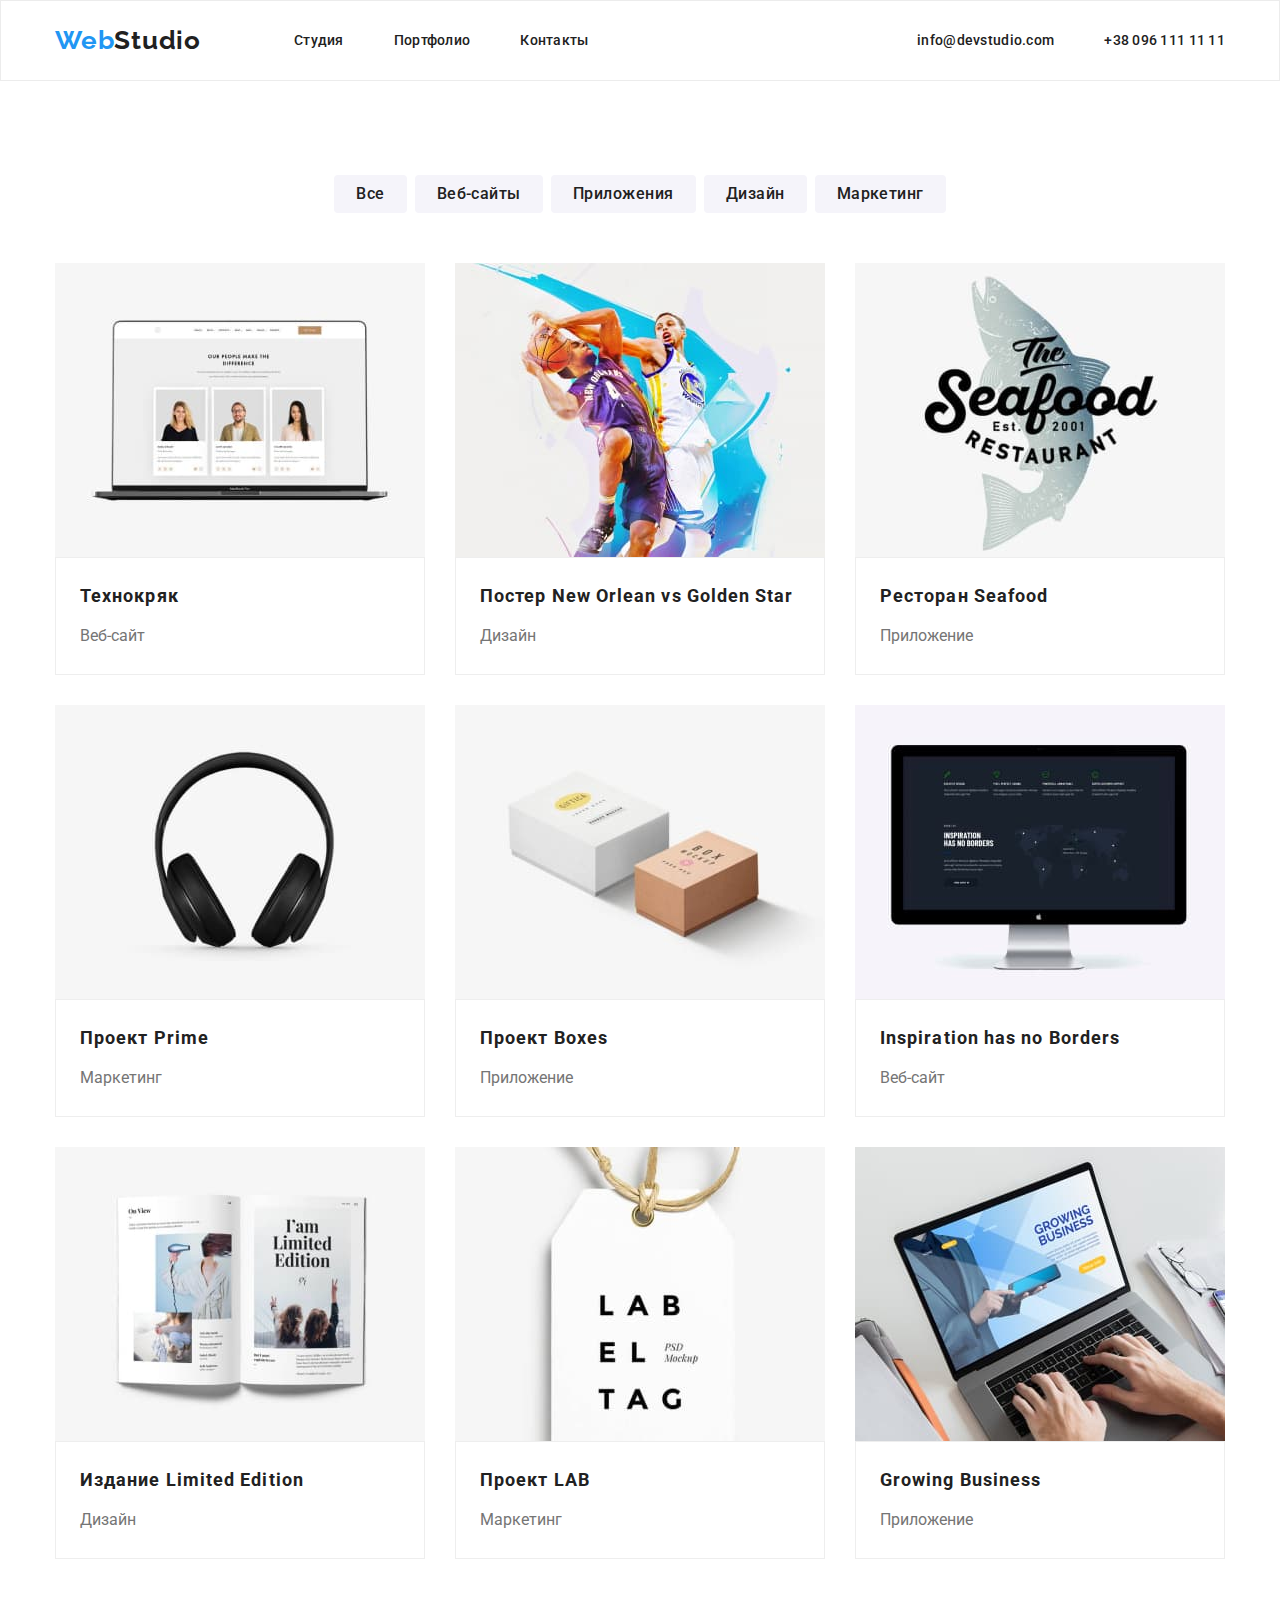
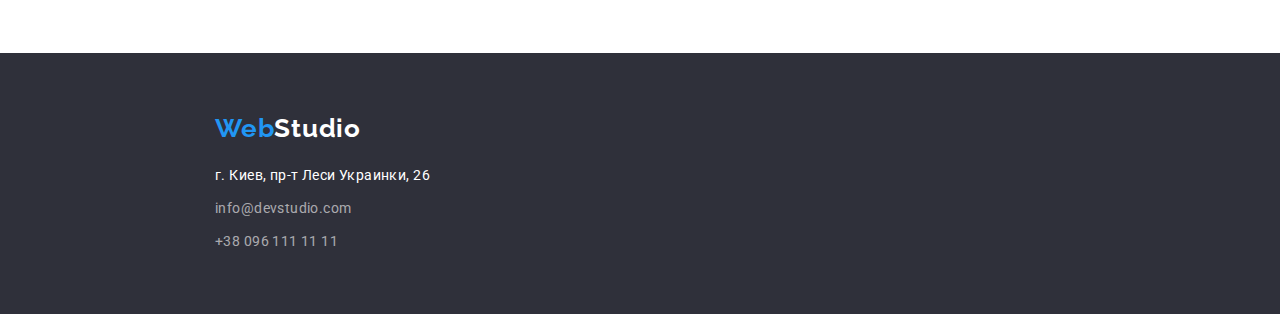
==== commit bc27ac2f: "Bugs fixed" ====
--- a/portfolio.html
+++ b/portfolio.html
@@ -19,7 +19,7 @@
   </head>
   <body>
     <header class="header">
-      <div class="cotainer">
+      <div class="container">
         <div class="flex align-center justify-between">
           <nav class="flex align-center">
             <a class="header-logo" href="./index.html"
--- a/css/styles.css
+++ b/css/styles.css
@@ -8,7 +8,7 @@
 }
 
 /* !Временная разметка элементов */
-header,
+/* header,
 section,
 footer,
 nav,
@@ -21,7 +21,7 @@
 p,
 a {
   outline: 1px solid red;
-}
+} */
 
 h1,
 h2,
